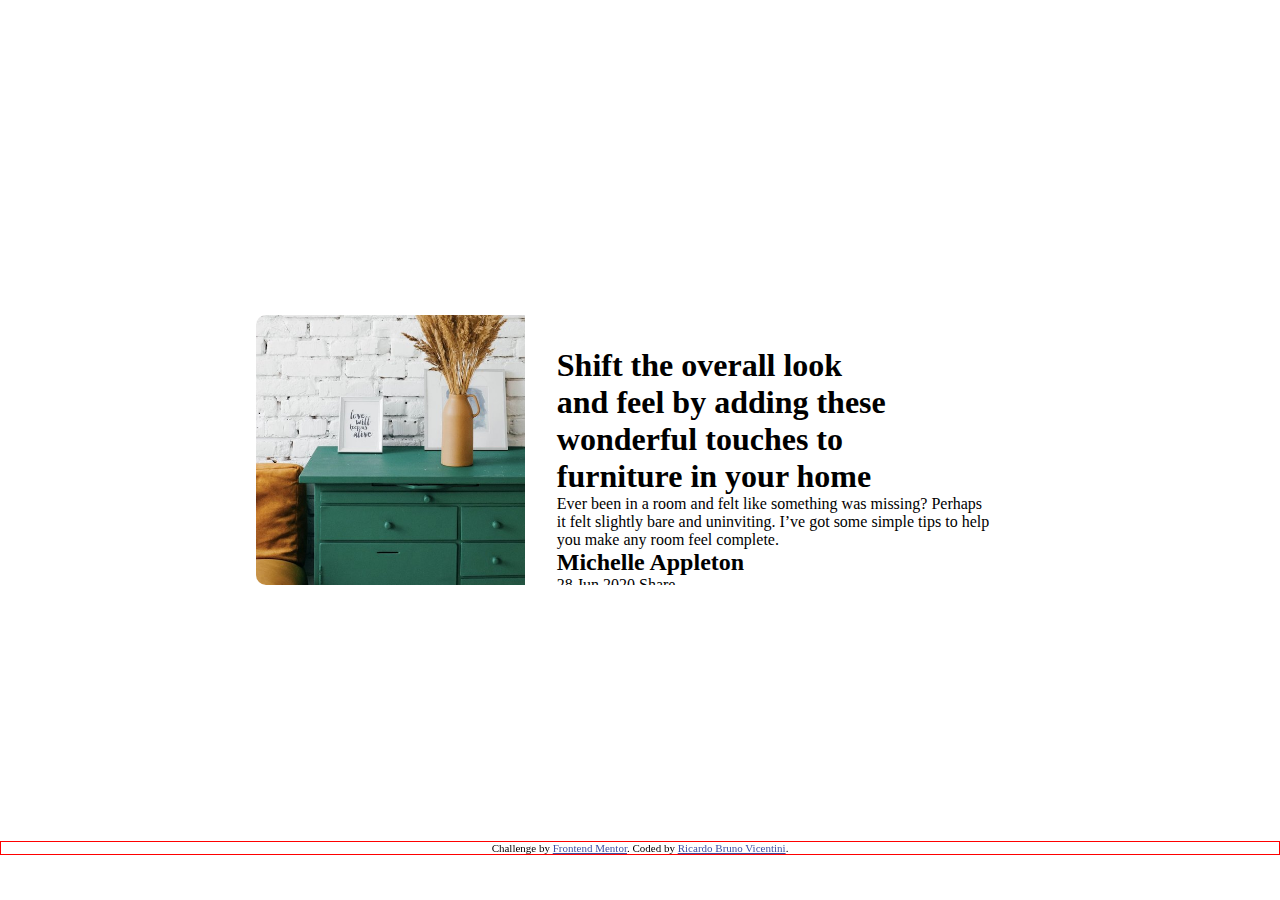
==== article-preview-component/index.html @ 3357a477 "Adjust image" ====
<!DOCTYPE html>
<html lang="en">
  <head>
    <meta charset="UTF-8" />
    <meta name="viewport" content="width=device-width, initial-scale=1.0" />

    <link
      rel="icon"
      type="image/png"
      sizes="32x32"
      href="./images/favicon-32x32.png"
    />
    <link rel="stylesheet" href="style.css" />

    <title>Frontend Mentor | Article preview component</title>
  </head>
  <body>
    <div class="container">
      <div class="image">
        <!-- <img class="img" src="images/drawers.jpg" alt="" /> -->
      </div>
      <div class="content">
        <div class="wrapper-text">
          <h1>
            Shift the overall look and feel by adding these wonderful touches to
            furniture in your home
          </h1>
          <p>
            Ever been in a room and felt like something was missing? Perhaps it
            felt slightly bare and uninviting. I’ve got some simple tips to help
            you make any room feel complete.
          </p>
        </div>
        <div class="wrapper-contact">
          <h2>Michelle Appleton</h2>
          <p>28 Jun 2020 Share</p>
        </div>
      </div>
    </div>

    <div class="attribution">
      Challenge by
      <a href="https://www.frontendmentor.io?ref=challenge" target="_blank"
        >Frontend Mentor</a
      >. Coded by
      <a href="https://github.com/ricardobvicentini">Ricardo Bruno Vicentini</a
      >.
    </div>
  </body>
</html>
---- article-preview-component/style.css ----
@charset "UTF-8";

*,
*::before,
*::after {
  margin: 0;
  padding: 0;
  box-sizing: border-box;
}

img {
  max-width: 100%;
  display: block;
}

h1,
h2 {
  text-wrap: balance;
}

p {
  text-wrap: pretty;
}

body {
  width: 100vw;
  height: 100vh;
  height: 100svh;
  display: grid;
  place-items: center;
}

.container {
  max-width: 60%;
  height: 30%;
  display: flex;
  border-radius: 10px;
  overflow: clip;
}

.image {
  width: 35%;
  background-color: #fff;
  background-image: url(images/drawers.jpg);
  background-size: cover;
  background-repeat: no-repeat;
}

.content {
  width: 65%;
  padding: 2rem;
}

.attribution {
  border: 1px solid red;
  width: 100%;
  position: fixed;
  bottom: 5%;
  font-size: 11px;
  text-align: center;
}
.attribution a {
  color: hsl(228, 45%, 44%);
}
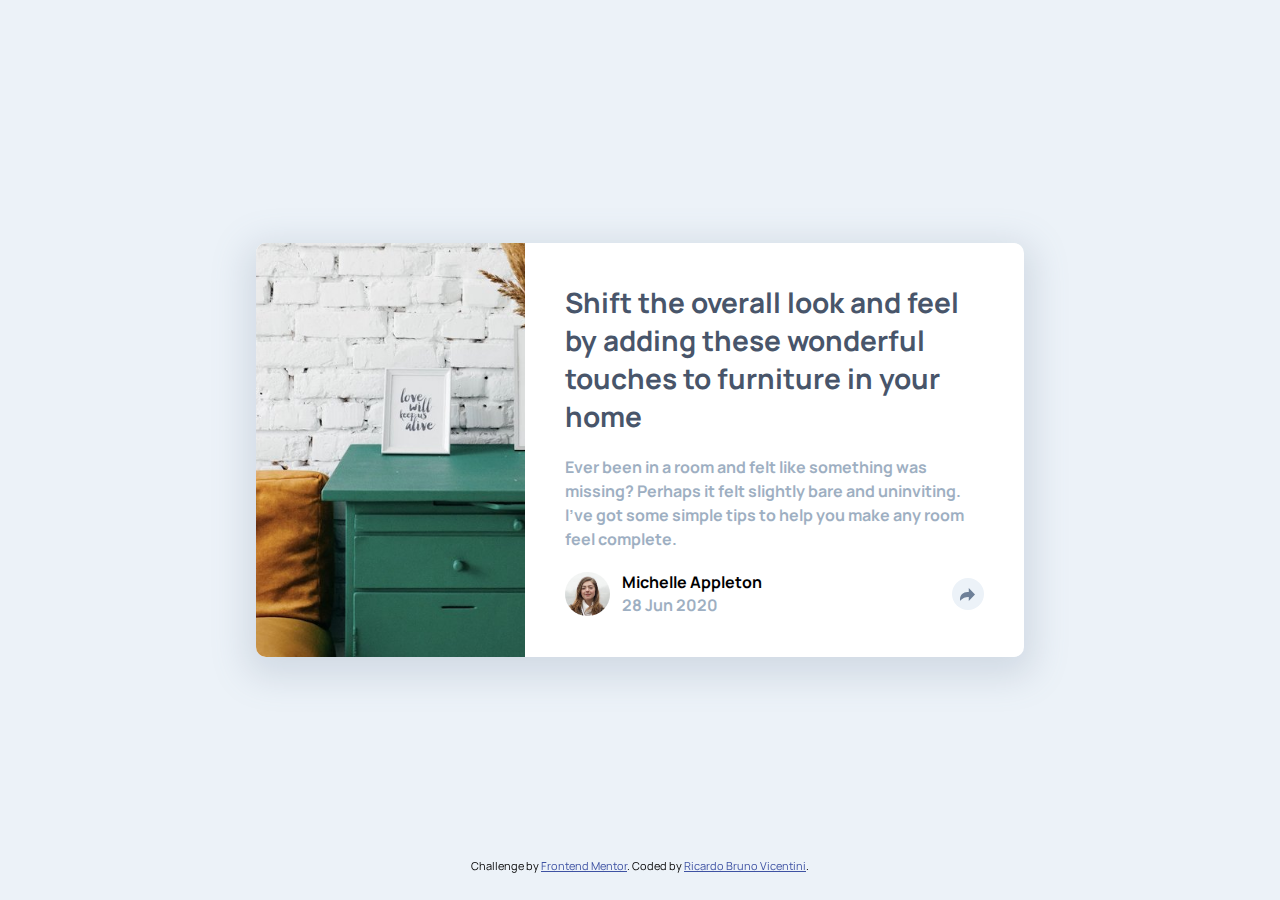
==== commit 6f40d58a: "Update css" ====
--- a/article-preview-component/index.html
+++ b/article-preview-component/index.html
@@ -32,8 +32,22 @@
           </p>
         </div>
         <div class="wrapper-contact">
-          <h2>Michelle Appleton</h2>
-          <p>28 Jun 2020 Share</p>
+          <img
+            class="avatar"
+            src="images/avatar-michelle.jpg"
+            alt="Michelle picture"
+          />
+          <div class="contact-info">
+            <h2>Michelle Appleton</h2>
+            <p>28 Jun 2020</p>
+          </div>
+          <div class="icon-share-wrapper">
+            <img
+              class="icon-share"
+              src="images/icon-share.svg"
+              alt="Icon share"
+            />
+          </div>
         </div>
       </div>
     </div>
--- a/article-preview-component/style.css
+++ b/article-preview-component/style.css
@@ -1,4 +1,12 @@
 @charset "UTF-8";
+@import url('https://fonts.googleapis.com/css2?family=Manrope:wght@500;700&display=swap');
+
+:root {
+  --cl-dark-gray-blue: hsl(217, 19%, 35%);
+  --cl-dark-blue: hsl(214, 17%, 51%);
+  --cl-blue: hsl(212, 23%, 69%);
+  --cl-light-blue: hsl(210, 46%, 95%);
+}
 
 *,
 *::before,
@@ -15,26 +23,27 @@
 
 h1,
 h2 {
-  text-wrap: balance;
-}
-
-p {
-  text-wrap: pretty;
+  /* text-wrap: balance; */
 }
 
 body {
   width: 100vw;
   height: 100vh;
   height: 100svh;
+  background-color: var(--cl-light-blue);
+  font-family: 'Manrope', sans-serif;
   display: grid;
   place-items: center;
 }
 
 .container {
+  --cl-shadow: hsla(214, 17%, 51%, 0.205);
   max-width: 60%;
-  height: 30%;
+  min-height: 35%;
+  background-color: #fff;
   display: flex;
   border-radius: 10px;
+  box-shadow: 0 10px 35px 10px var(--cl-shadow);
   overflow: clip;
 }
 
@@ -48,14 +57,56 @@
 
 .content {
   width: 65%;
-  padding: 2rem;
+  padding: 2.5rem;
+  display: flex;
+  flex-direction: column;
+  gap: 1.25rem;
+}
+
+h1 {
+  font-size: 1.75rem;
+  color: var(--cl-dark-gray-blue);
+  margin-bottom: 1.25rem;
+}
+
+p {
+  text-wrap: pretty;
+  font-size: 1rem;
+  font-weight: 700;
+  line-height: 1.5;
+  color: var(--cl-blue);
+}
+
+.wrapper-contact {
+  display: grid;
+  grid-template-columns: auto 1fr auto;
+  align-items: center;
+  gap: 3%;
+  .avatar {
+    width: 3.5cqw;
+    height: 3.5cqi;
+    border-radius: 50%;
+  }
+}
+
+.contact-info > * {
+  font-size: 1rem;
+}
+
+.icon-share-wrapper {
+  background-color: var(--cl-light-blue);
+  width: 2.5cqw;
+  height: 2.5cqi;
+  border-radius: 50%;
+  display: flex;
+  justify-content: center;
+  align-items: center;
 }
 
 .attribution {
-  border: 1px solid red;
   width: 100%;
   position: fixed;
-  bottom: 5%;
+  bottom: 3%;
   font-size: 11px;
   text-align: center;
 }
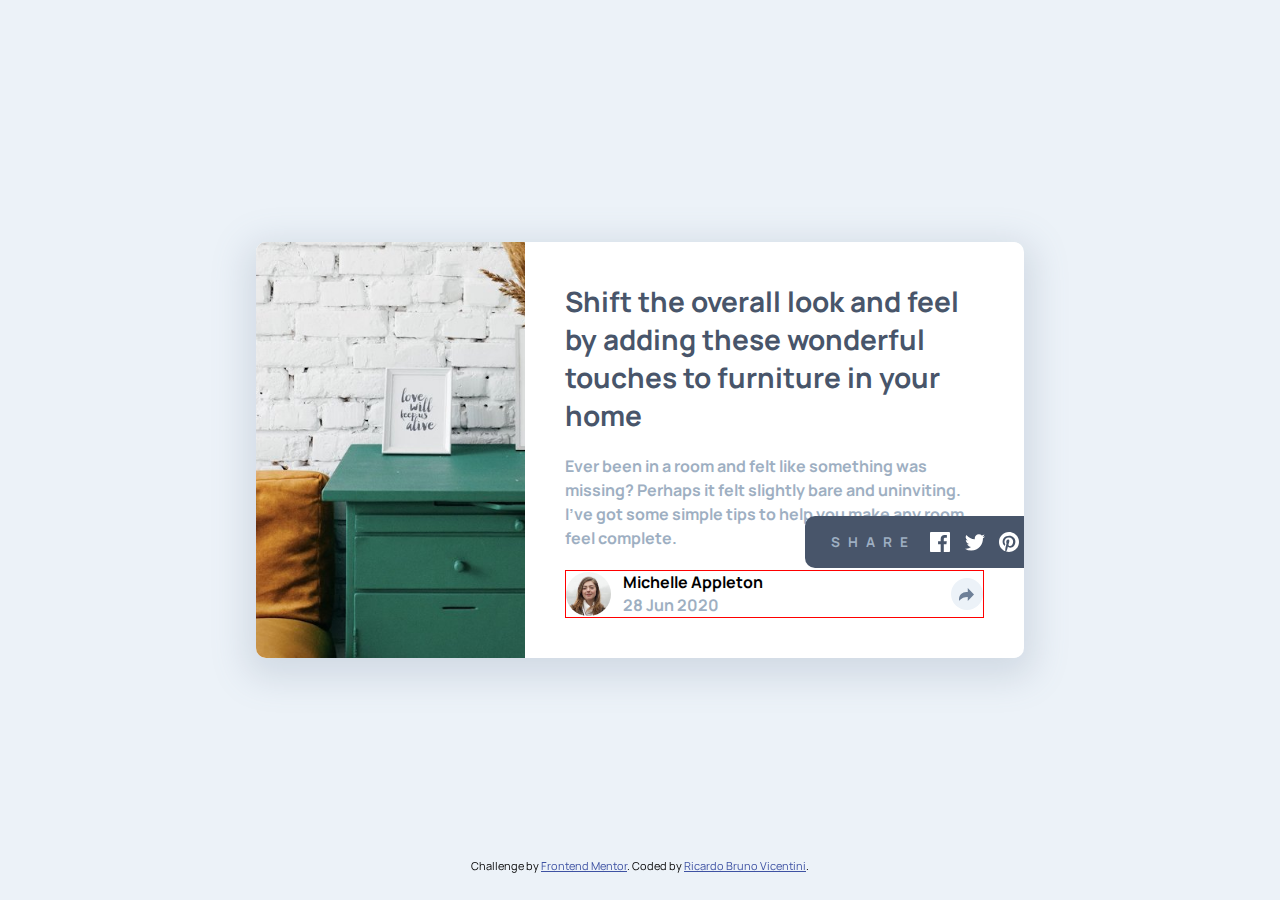
==== commit 23e4185e: "Add share wrapper" ====
--- a/article-preview-component/index.html
+++ b/article-preview-component/index.html
@@ -48,6 +48,12 @@
               alt="Icon share"
             />
           </div>
+          <div class="share-wrapper">
+            <p>Share</p>
+            <img src="images/icon-facebook.svg" alt="Facebook icon" />
+            <img src="images/icon-twitter.svg" alt="Twitter icon" />
+            <img src="images/icon-pinterest.svg" alt="Pinterest icon" />
+          </div>
         </div>
       </div>
     </div>
--- a/article-preview-component/style.css
+++ b/article-preview-component/style.css
@@ -78,6 +78,8 @@
 }
 
 .wrapper-contact {
+  border: 1px solid red;
+  position: relative;
   display: grid;
   grid-template-columns: auto 1fr auto;
   align-items: center;
@@ -94,6 +96,7 @@
 }
 
 .icon-share-wrapper {
+  /* position: relative; */
   background-color: var(--cl-light-blue);
   width: 2.5cqw;
   height: 2.5cqi;
@@ -101,6 +104,25 @@
   display: flex;
   justify-content: center;
   align-items: center;
+}
+
+.share-wrapper {
+  position: absolute;
+  top: -120%;
+  right: -15%;
+  background-color: var(--cl-dark-gray-blue);
+  display: flex;
+  justify-content: center;
+  align-items: center;
+  gap: 10%;
+  padding: 1rem 3rem;
+  border-radius: 10px;
+  z-index: 3;
+  p {
+    font-size: 0.85rem;
+    text-transform: uppercase;
+    letter-spacing: 0.5rem;
+  }
 }
 
 .attribution {
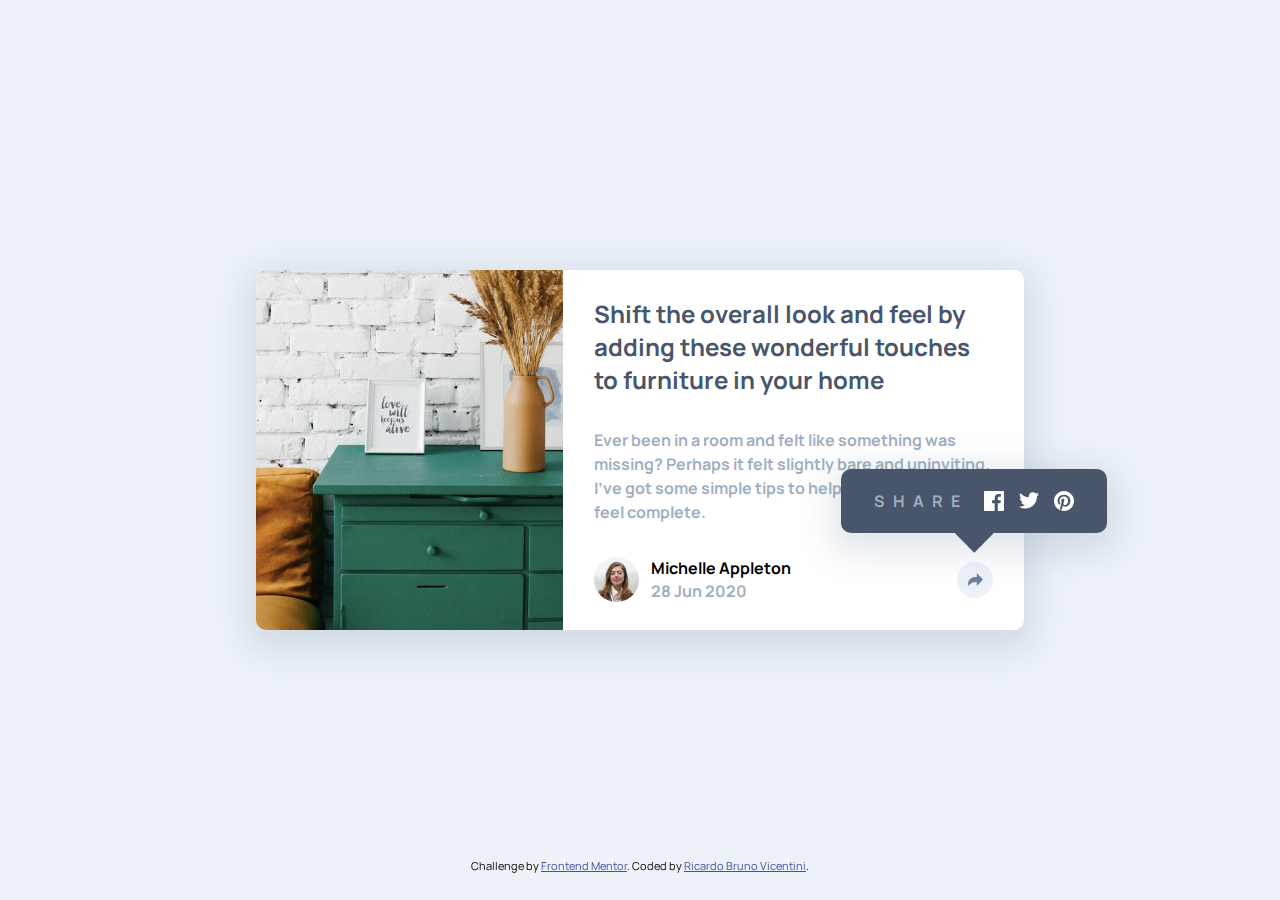
==== commit c863c093: "Update html" ====
--- a/article-preview-component/index.html
+++ b/article-preview-component/index.html
@@ -20,17 +20,15 @@
         <!-- <img class="img" src="images/drawers.jpg" alt="" /> -->
       </div>
       <div class="content">
-        <div class="wrapper-text">
-          <h1>
-            Shift the overall look and feel by adding these wonderful touches to
-            furniture in your home
-          </h1>
-          <p>
-            Ever been in a room and felt like something was missing? Perhaps it
-            felt slightly bare and uninviting. I’ve got some simple tips to help
-            you make any room feel complete.
-          </p>
-        </div>
+        <h1>
+          Shift the overall look and feel by adding these wonderful touches to
+          furniture in your home
+        </h1>
+        <p>
+          Ever been in a room and felt like something was missing? Perhaps it
+          felt slightly bare and uninviting. I’ve got some simple tips to help
+          you make any room feel complete.
+        </p>
         <div class="wrapper-contact">
           <img
             class="avatar"
--- a/article-preview-component/style.css
+++ b/article-preview-component/style.css
@@ -6,6 +6,7 @@
   --cl-dark-blue: hsl(214, 17%, 51%);
   --cl-blue: hsl(212, 23%, 69%);
   --cl-light-blue: hsl(210, 46%, 95%);
+  --cl-shadow: hsla(214, 17%, 51%, 0.205);
 }
 
 *,
@@ -21,11 +22,6 @@
   display: block;
 }
 
-h1,
-h2 {
-  /* text-wrap: balance; */
-}
-
 body {
   width: 100vw;
   height: 100vh;
@@ -37,36 +33,38 @@
 }
 
 .container {
-  --cl-shadow: hsla(214, 17%, 51%, 0.205);
   max-width: 60%;
-  min-height: 35%;
+  min-height: 40%;
   background-color: #fff;
   display: flex;
   border-radius: 10px;
   box-shadow: 0 10px 35px 10px var(--cl-shadow);
-  overflow: clip;
+  /* overflow-y: clip; */
 }
 
 .image {
-  width: 35%;
+  width: 40%;
+  height: auto;
   background-color: #fff;
   background-image: url(images/drawers.jpg);
   background-size: cover;
   background-repeat: no-repeat;
+  border-top-left-radius: 10px;
+  border-bottom-left-radius: 10px;
 }
 
 .content {
-  width: 65%;
-  padding: 2.5rem;
+  width: 60%;
+  padding: 2% 4%;
   display: flex;
   flex-direction: column;
+  justify-content: space-evenly;
   gap: 1.25rem;
 }
 
 h1 {
-  font-size: 1.75rem;
+  font-size: 1.5rem;
   color: var(--cl-dark-gray-blue);
-  margin-bottom: 1.25rem;
 }
 
 p {
@@ -78,7 +76,6 @@
 }
 
 .wrapper-contact {
-  border: 1px solid red;
   position: relative;
   display: grid;
   grid-template-columns: auto 1fr auto;
@@ -96,10 +93,11 @@
 }
 
 .icon-share-wrapper {
-  /* position: relative; */
   background-color: var(--cl-light-blue);
-  width: 2.5cqw;
-  height: 2.5cqi;
+  /* width: 2.5cqw;
+  height: 2.5cqi; */
+  width: 2.25rem;
+  aspect-ratio: 1/1;
   border-radius: 50%;
   display: flex;
   justify-content: center;
@@ -108,21 +106,29 @@
 
 .share-wrapper {
   position: absolute;
-  top: -120%;
-  right: -15%;
+  top: -11em;
+  right: -14.25em;
   background-color: var(--cl-dark-gray-blue);
+  box-shadow: 0 10px 35px 10px var(--cl-shadow);
   display: flex;
   justify-content: center;
   align-items: center;
   gap: 10%;
-  padding: 1rem 3rem;
+  padding: 1.25rem 3.5rem;
   border-radius: 10px;
-  z-index: 3;
-  p {
-    font-size: 0.85rem;
-    text-transform: uppercase;
-    letter-spacing: 0.5rem;
-  }
+  font-size: 0.5rem;
+  text-transform: uppercase;
+  letter-spacing: 0.5rem;
+}
+
+.share-wrapper::before {
+  content: '';
+  position: absolute;
+  background-color: var(--cl-dark-gray-blue);
+  width: 10%;
+  aspect-ratio: 1/1;
+  top: 80%;
+  transform: rotate(45deg);
 }
 
 .attribution {
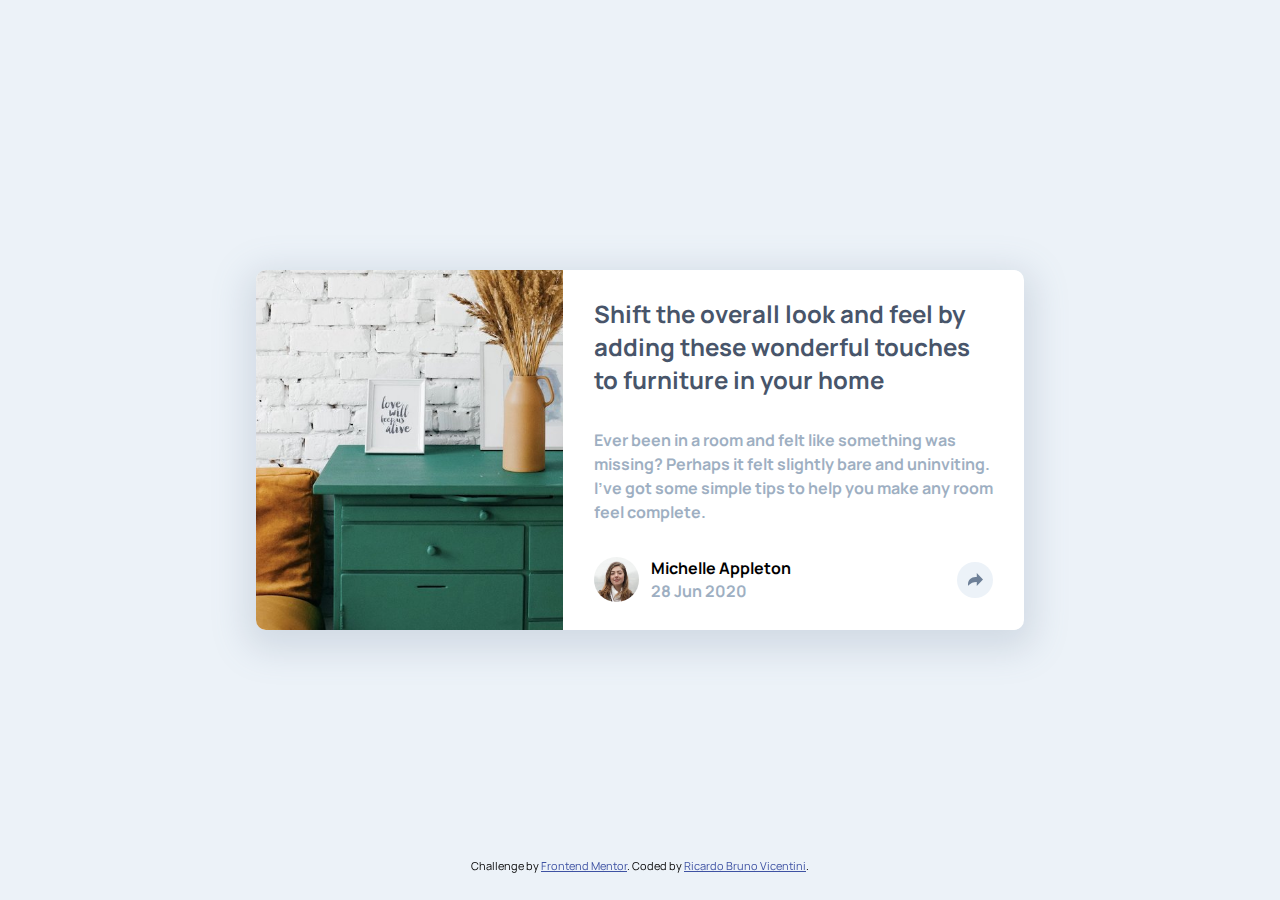
==== commit 5c17fa96: "Add JS" ====
--- a/article-preview-component/index.html
+++ b/article-preview-component/index.html
@@ -46,7 +46,7 @@
               alt="Icon share"
             />
           </div>
-          <div class="share-wrapper">
+          <div class="share-wrapper hidden">
             <p>Share</p>
             <img src="images/icon-facebook.svg" alt="Facebook icon" />
             <img src="images/icon-twitter.svg" alt="Twitter icon" />
@@ -64,5 +64,14 @@
       <a href="https://github.com/ricardobvicentini">Ricardo Bruno Vicentini</a
       >.
     </div>
+
+    <script>
+      const iconBtn = document.querySelector('.icon-share-wrapper');
+      const shareModal = document.querySelector('.share-wrapper');
+
+      iconBtn.addEventListener('click', () => {
+        shareModal.classList.toggle('hidden');
+      });
+    </script>
   </body>
 </html>
--- a/article-preview-component/style.css
+++ b/article-preview-component/style.css
@@ -102,6 +102,17 @@
   display: flex;
   justify-content: center;
   align-items: center;
+  cursor: pointer;
+  transition: background-color 200ms ease-in-out;
+}
+
+.icon-share-wrapper:hover,
+.icon-share-wrapper:focus {
+  background-color: var(--cl-dark-gray-blue);
+  .icon-share {
+    filter: brightness(0) saturate(100%) invert(95%) sepia(2%) saturate(2660%)
+      hue-rotate(188deg) brightness(103%) contrast(94%);
+  }
 }
 
 .share-wrapper {
@@ -119,6 +130,7 @@
   font-size: 0.5rem;
   text-transform: uppercase;
   letter-spacing: 0.5rem;
+  transition: transform 300ms ease-in-out, opacity 300ms ease-in-out;
 }
 
 .share-wrapper::before {
@@ -127,8 +139,13 @@
   background-color: var(--cl-dark-gray-blue);
   width: 10%;
   aspect-ratio: 1/1;
-  top: 80%;
+  top: 75%;
   transform: rotate(45deg);
+}
+
+.hidden {
+  opacity: 0;
+  transform: translateY(50%);
 }
 
 .attribution {
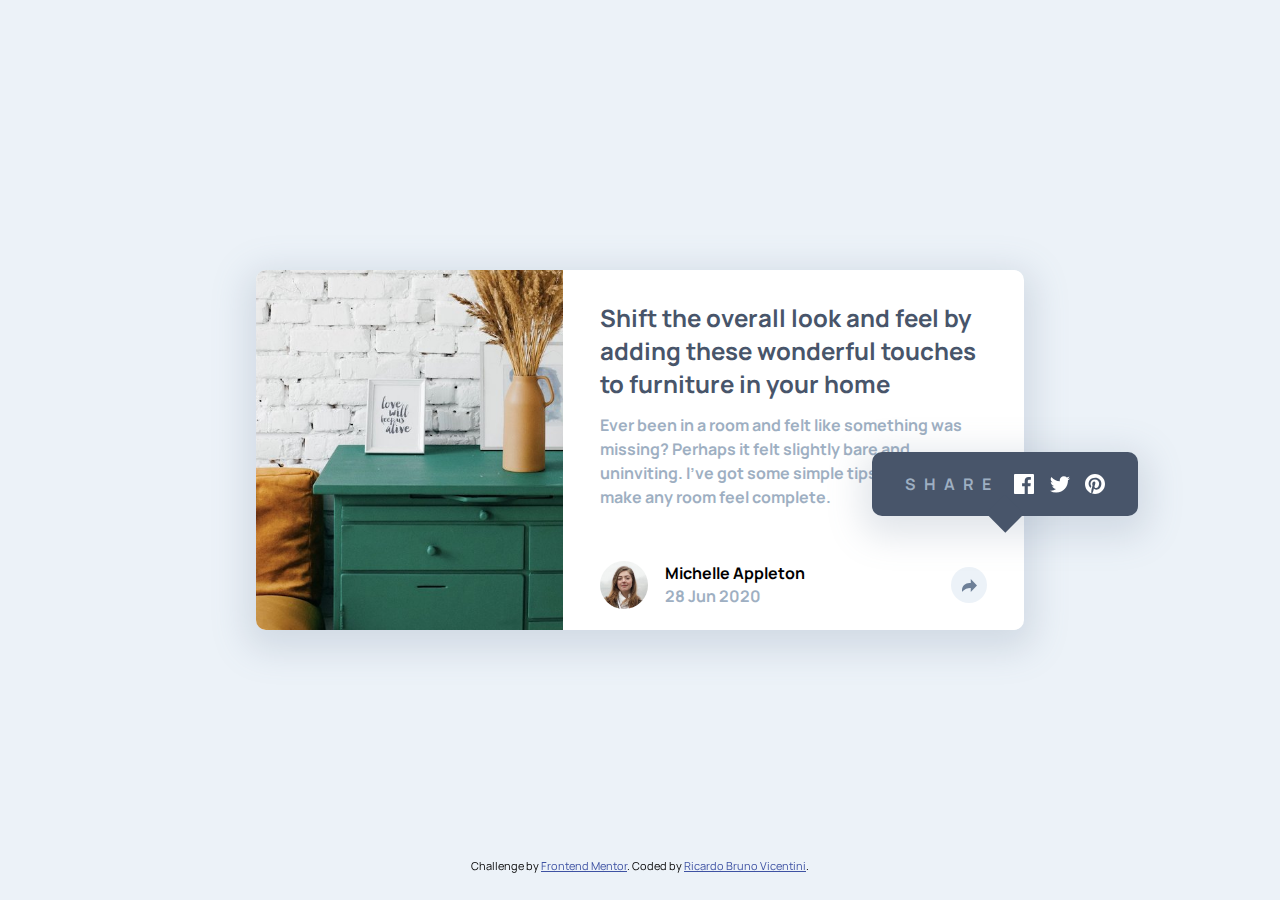
==== commit 2e286879: "Update html" ====
--- a/article-preview-component/index.html
+++ b/article-preview-component/index.html
@@ -20,15 +20,17 @@
         <!-- <img class="img" src="images/drawers.jpg" alt="" /> -->
       </div>
       <div class="content">
-        <h1>
-          Shift the overall look and feel by adding these wonderful touches to
-          furniture in your home
-        </h1>
-        <p>
-          Ever been in a room and felt like something was missing? Perhaps it
-          felt slightly bare and uninviting. I’ve got some simple tips to help
-          you make any room feel complete.
-        </p>
+        <div class="wrapper-text">
+          <h1>
+            Shift the overall look and feel by adding these wonderful touches to
+            furniture in your home
+          </h1>
+          <p>
+            Ever been in a room and felt like something was missing? Perhaps it
+            felt slightly bare and uninviting. I’ve got some simple tips to help
+            you make any room feel complete.
+          </p>
+        </div>
         <div class="wrapper-contact">
           <img
             class="avatar"
--- a/article-preview-component/style.css
+++ b/article-preview-component/style.css
@@ -33,7 +33,7 @@
 }
 
 .container {
-  max-width: 60%;
+  width: 60%;
   min-height: 40%;
   background-color: #fff;
   display: flex;
@@ -49,17 +49,21 @@
   background-image: url(images/drawers.jpg);
   background-size: cover;
   background-repeat: no-repeat;
-  border-top-left-radius: 10px;
-  border-bottom-left-radius: 10px;
+  border-radius: 10px 0 0 10px;
 }
 
 .content {
   width: 60%;
-  padding: 2% 4%;
+  display: flex;
+  flex-direction: column;
+}
+
+.wrapper-text {
+  height: 75%;
+  padding: 4% 8%;
   display: flex;
   flex-direction: column;
   justify-content: space-evenly;
-  gap: 1.25rem;
 }
 
 h1 {
@@ -77,19 +81,22 @@
 
 .wrapper-contact {
   position: relative;
+  height: 25%;
+  padding-inline: 8%;
   display: grid;
   grid-template-columns: auto 1fr auto;
   align-items: center;
   gap: 3%;
   .avatar {
-    width: 3.5cqw;
-    height: 3.5cqi;
-    border-radius: 50%;
+    width: 3rem;
+    aspect-ratio: 1/1;
+    border-radius: 100vw;
   }
 }
 
 .contact-info > * {
   font-size: 1rem;
+  padding-inline: 2%;
 }
 
 .icon-share-wrapper {
@@ -130,7 +137,7 @@
   font-size: 0.5rem;
   text-transform: uppercase;
   letter-spacing: 0.5rem;
-  transition: transform 300ms ease-in-out, opacity 300ms ease-in-out;
+  animation: slide-up 300ms ease-in-out forwards;
 }
 
 .share-wrapper::before {
@@ -143,9 +150,44 @@
   transform: rotate(45deg);
 }
 
+@keyframes slide-up {
+  0% {
+    opacity: 0;
+    transform: translateY(50%);
+  }
+
+  50% {
+    opacity: 1;
+    transform: translateY(-15%);
+  }
+
+  100% {
+    opacity: 1;
+    transform: translateY(0%);
+  }
+}
+
 .hidden {
-  opacity: 0;
-  transform: translateY(50%);
+  /* display: none; */
+  animation: slide-down 300ms ease-in-out forwards;
+}
+
+@keyframes slide-down {
+  0% {
+    opacity: 1;
+    transform: translateY(0%);
+  }
+
+  50% {
+    opacity: 1;
+    transform: translateY(-15%);
+  }
+
+  100% {
+    opacity: 0;
+    transform: translateY(50%);
+    display: none;
+  }
 }
 
 .attribution {
@@ -158,3 +200,45 @@
 .attribution a {
   color: hsl(228, 45%, 44%);
 }
+
+@media screen and (width < 1000px) {
+  .container {
+    flex-direction: column;
+    align-items: center;
+    width: 85%;
+    height: 75%;
+  }
+
+  .image {
+    height: 40%;
+    width: 100%;
+    border-radius: 10px 10px 0 0;
+  }
+
+  .content {
+    width: 100%;
+    height: 60%;
+    padding: 0 10%;
+    justify-content: space-evenly;
+    gap: 0;
+  }
+
+  h1 {
+    font-size: 1.1rem;
+  }
+
+  p,
+  .contact-info > * {
+    font-size: 0.875rem;
+  }
+
+  .avatar {
+    width: 3rem;
+    aspect-ratio: 1/1;
+    border-radius: 100vw;
+  }
+
+  .attribution {
+    font-size: 8px;
+  }
+}
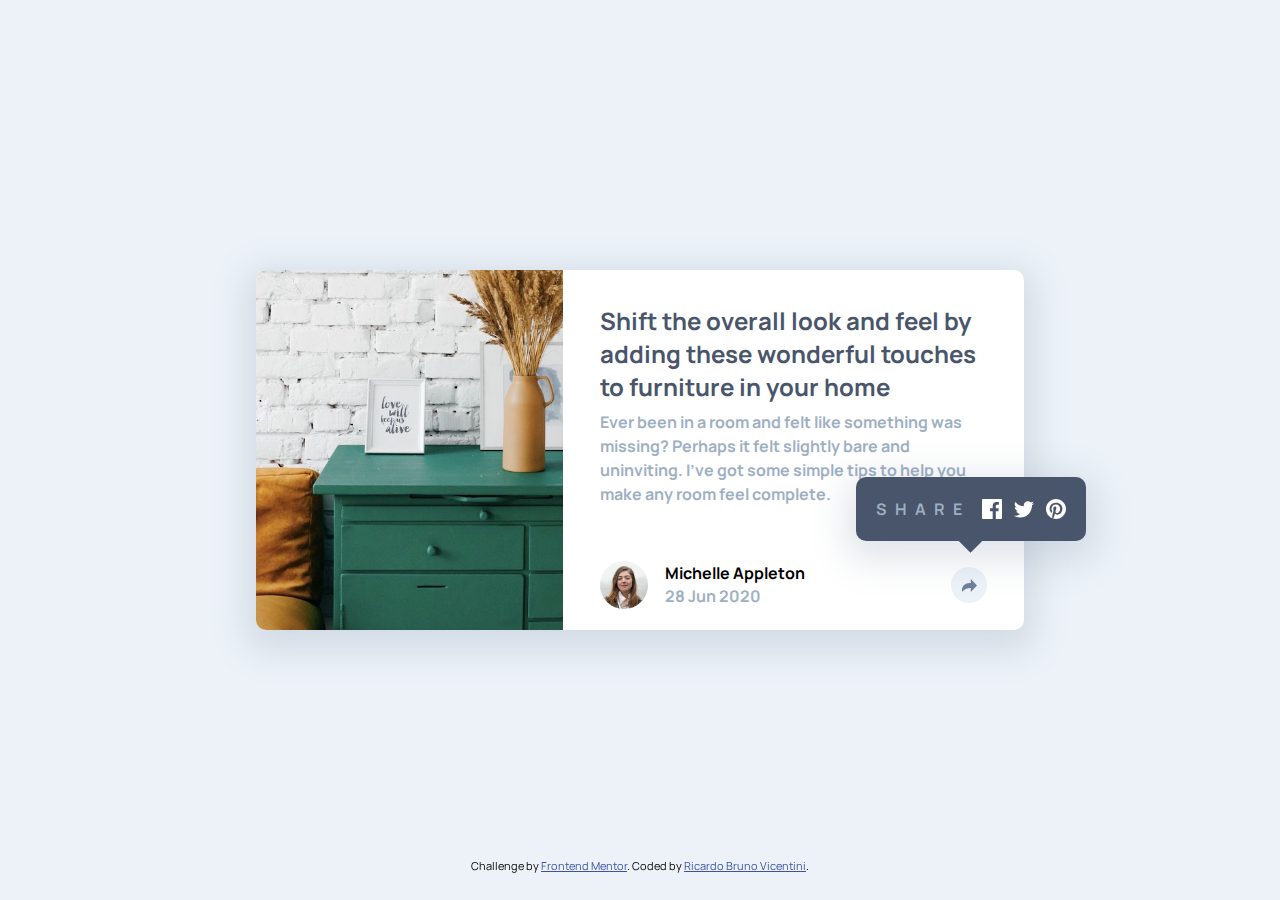
==== commit aae0cc13: "Finish task" ====
--- a/article-preview-component/index.html
+++ b/article-preview-component/index.html
@@ -54,6 +54,22 @@
             <img src="images/icon-twitter.svg" alt="Twitter icon" />
             <img src="images/icon-pinterest.svg" alt="Pinterest icon" />
           </div>
+
+          <div class="share-wrapper-mobile absent">
+            <div class="share-wrapper-mobile-media">
+              <p>Share</p>
+              <img src="images/icon-facebook.svg" alt="Facebook icon" />
+              <img src="images/icon-twitter.svg" alt="Twitter icon" />
+              <img src="images/icon-pinterest.svg" alt="Pinterest icon" />
+            </div>
+            <div class="icon-share-wrapper">
+              <img
+                class="icon-share"
+                src="images/icon-share.svg"
+                alt="Icon share"
+              />
+            </div>
+          </div>
         </div>
       </div>
     </div>
@@ -68,11 +84,15 @@
     </div>
 
     <script>
-      const iconBtn = document.querySelector('.icon-share-wrapper');
+      const iconBtns = document.querySelectorAll('.icon-share-wrapper');
       const shareModal = document.querySelector('.share-wrapper');
+      const shareModalMobile = document.querySelector('.share-wrapper-mobile');
 
-      iconBtn.addEventListener('click', () => {
-        shareModal.classList.toggle('hidden');
+      iconBtns.forEach((btn) => {
+        btn.addEventListener('click', () => {
+          shareModal.classList.toggle('hidden');
+          shareModalMobile.classList.toggle('absent');
+        });
       });
     </script>
   </body>
--- a/article-preview-component/style.css
+++ b/article-preview-component/style.css
@@ -60,7 +60,7 @@
 
 .wrapper-text {
   height: 75%;
-  padding: 4% 8%;
+  padding: 6% 8%;
   display: flex;
   flex-direction: column;
   justify-content: space-evenly;
@@ -101,8 +101,6 @@
 
 .icon-share-wrapper {
   background-color: var(--cl-light-blue);
-  /* width: 2.5cqw;
-  height: 2.5cqi; */
   width: 2.25rem;
   aspect-ratio: 1/1;
   border-radius: 50%;
@@ -123,9 +121,10 @@
 }
 
 .share-wrapper {
+  width: 50%;
   position: absolute;
-  top: -11em;
-  right: -14.25em;
+  top: -70%;
+  right: -13.5%;
   background-color: var(--cl-dark-gray-blue);
   box-shadow: 0 10px 35px 10px var(--cl-shadow);
   display: flex;
@@ -150,6 +149,10 @@
   transform: rotate(45deg);
 }
 
+.share-wrapper-mobile {
+  display: none;
+}
+
 @keyframes slide-up {
   0% {
     opacity: 0;
@@ -218,9 +221,15 @@
   .content {
     width: 100%;
     height: 60%;
-    padding: 0 10%;
     justify-content: space-evenly;
-    gap: 0;
+  }
+
+  .wrapper-text {
+    height: 75%;
+    padding-inline: 8%;
+    display: flex;
+    flex-direction: column;
+    justify-content: space-evenly;
   }
 
   h1 {
@@ -238,6 +247,58 @@
     border-radius: 100vw;
   }
 
+  .share-wrapper {
+    display: none;
+  }
+
+  .share-wrapper-mobile {
+    width: 100%;
+    height: 100%;
+    position: absolute;
+    top: 0%;
+    right: 0%;
+    background-color: var(--cl-dark-gray-blue);
+    box-shadow: 0 10px 35px 10px var(--cl-shadow);
+    display: grid;
+    grid-template-columns: 1fr auto;
+    place-items: center;
+    gap: 15%;
+    padding: 1.25rem 8%;
+    border-radius: 0 0 10px 10px;
+    font-size: 0.5rem;
+    text-transform: uppercase;
+    letter-spacing: 0.5rem;
+    transition: opacity 300ms ease-in-out;
+  }
+
+  .share-wrapper::before {
+    width: 0;
+  }
+
+  .share-wrapper-mobile-media {
+    width: 100%;
+    display: flex;
+    justify-content: center;
+    align-items: center;
+    gap: 10%;
+  }
+
+  .icon-share-wrapper {
+    background-color: var(--cl-light-blue);
+    width: 2.25rem;
+    aspect-ratio: 1/1;
+    border-radius: 50%;
+    display: flex;
+    justify-content: center;
+    align-items: center;
+    cursor: pointer;
+    transition: background-color 200ms ease-in-out;
+  }
+
+  .absent {
+    opacity: 0;
+  }
+
   .attribution {
     font-size: 8px;
   }
